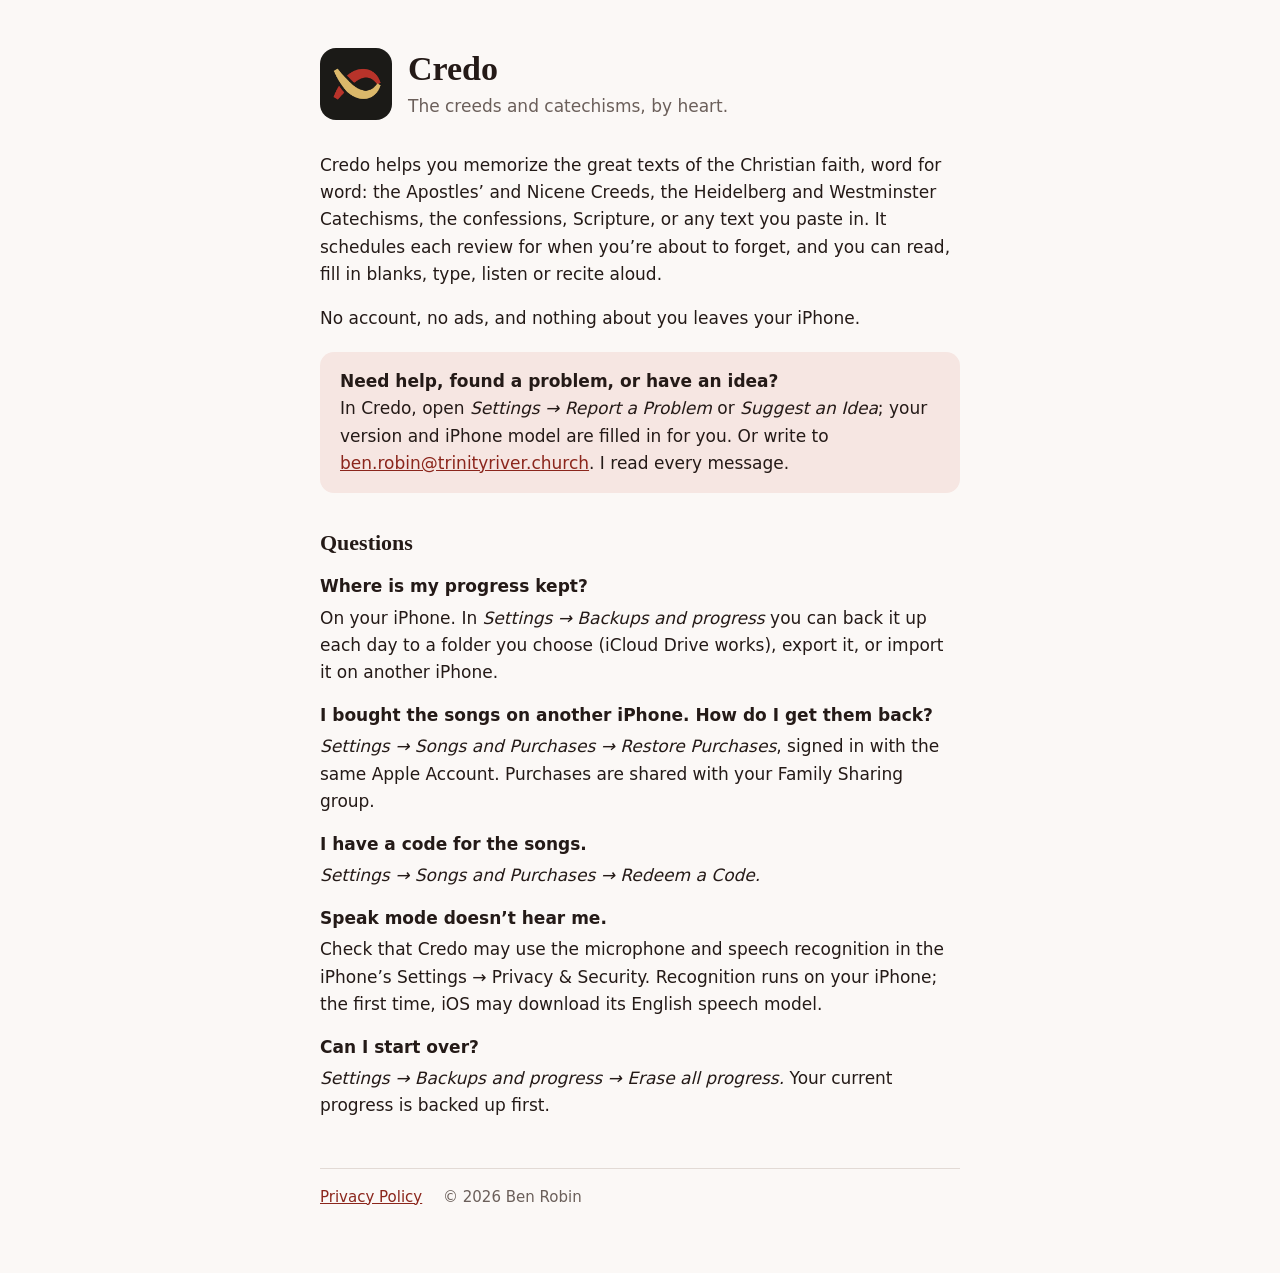
==== index.html @ ef88d507 "Publish the site from credo@57f0eef" ====
<!doctype html>
<html lang="en">
<head>
  <meta charset="utf-8">
  <meta name="viewport" content="width=device-width, initial-scale=1">
  <title>Credo: Support</title>
  <meta name="description" content="Credo helps you memorize the creeds, confessions and catechisms of the Christian faith, word for word, with spaced repetition.">
  <link rel="stylesheet" href="style.css">
  <link rel="icon" href="icon.png">
</head>
<body>
<main>
  <header>
    <img src="icon.png" alt="">
    <div>
      <h1>Credo</h1>
      <p class="tagline">The creeds and catechisms, by heart.</p>
    </div>
  </header>

  <p>Credo helps you memorize the great texts of the Christian faith, word for word: the Apostles’ and Nicene Creeds, the Heidelberg and Westminster Catechisms, the confessions, Scripture, or any text you paste in. It schedules each review for when you’re about to forget, and you can read, fill in blanks, type, listen or recite aloud.</p>
  <p>No account, no ads, and nothing about you leaves your iPhone.</p>

  <div class="card">
    <strong>Need help, found a problem, or have an idea?</strong><br>
    In Credo, open <em>Settings → Report a Problem</em> or <em>Suggest an Idea</em>; your version and iPhone model are filled in for you. Or write to <a href="mailto:ben.robin@trinityriver.church?subject=Credo">ben.robin@trinityriver.church</a>. I read every message.
  </div>

  <h2>Questions</h2>
  <dl>
    <dt>Where is my progress kept?</dt>
    <dd>On your iPhone. In <em>Settings → Backups and progress</em> you can back it up each day to a folder you choose (iCloud Drive works), export it, or import it on another iPhone.</dd>
    <dt>I bought the songs on another iPhone. How do I get them back?</dt>
    <dd><em>Settings → Songs and Purchases → Restore Purchases</em>, signed in with the same Apple Account. Purchases are shared with your Family Sharing group.</dd>
    <dt>I have a code for the songs.</dt>
    <dd><em>Settings → Songs and Purchases → Redeem a Code.</em></dd>
    <dt>Speak mode doesn’t hear me.</dt>
    <dd>Check that Credo may use the microphone and speech recognition in the iPhone’s Settings → Privacy &amp; Security. Recognition runs on your iPhone; the first time, iOS may download its English speech model.</dd>
    <dt>Can I start over?</dt>
    <dd><em>Settings → Backups and progress → Erase all progress.</em> Your current progress is backed up first.</dd>
  </dl>

  <nav>
    <a href="privacy/">Privacy Policy</a>
    <span>© 2026 Ben Robin</span>
  </nav>
</main>
</body>
</html>
---- style.css ----
/* Credo's site: the app's palette (App/Credo/Model/Theme.swift), light and dark. */
:root {
  --paper: #fbf8f6; --ink: #241a17; --muted: #6b5f5a; --line: #e2dad5; --accent: #8b261c; --soft: #f6e6e2;
}
@media (prefers-color-scheme: dark) {
  :root { --paper: #17110f; --ink: #f1e9e5; --muted: #a8988f; --line: #352826; --accent: #e08a74; --soft: #3a201c; }
}
* { box-sizing: border-box; }
body {
  margin: 0; background: var(--paper); color: var(--ink);
  font: 17px/1.6 -apple-system, BlinkMacSystemFont, "Segoe UI", system-ui, sans-serif;
}
main { max-width: 680px; margin: 0 auto; padding: 48px 20px 64px; }
header { display: flex; align-items: center; gap: 16px; margin-bottom: 32px; }
header img { width: 72px; height: 72px; border-radius: 16px; }
h1, h2 { font-family: "New York", "Iowan Old Style", Georgia, serif; font-weight: 600; line-height: 1.25; }
h1 { font-size: 34px; margin: 0; }
h2 { font-size: 22px; margin: 36px 0 8px; }
.tagline { color: var(--muted); margin: 2px 0 0; }
a { color: var(--accent); }
.card { background: var(--soft); border-radius: 14px; padding: 16px 20px; margin: 20px 0; }
nav { margin-top: 48px; padding-top: 16px; border-top: 1px solid var(--line); color: var(--muted); font-size: 15px; }
nav a { margin-right: 16px; }
dt { font-weight: 600; margin-top: 16px; }
dd { margin: 4px 0 0; }
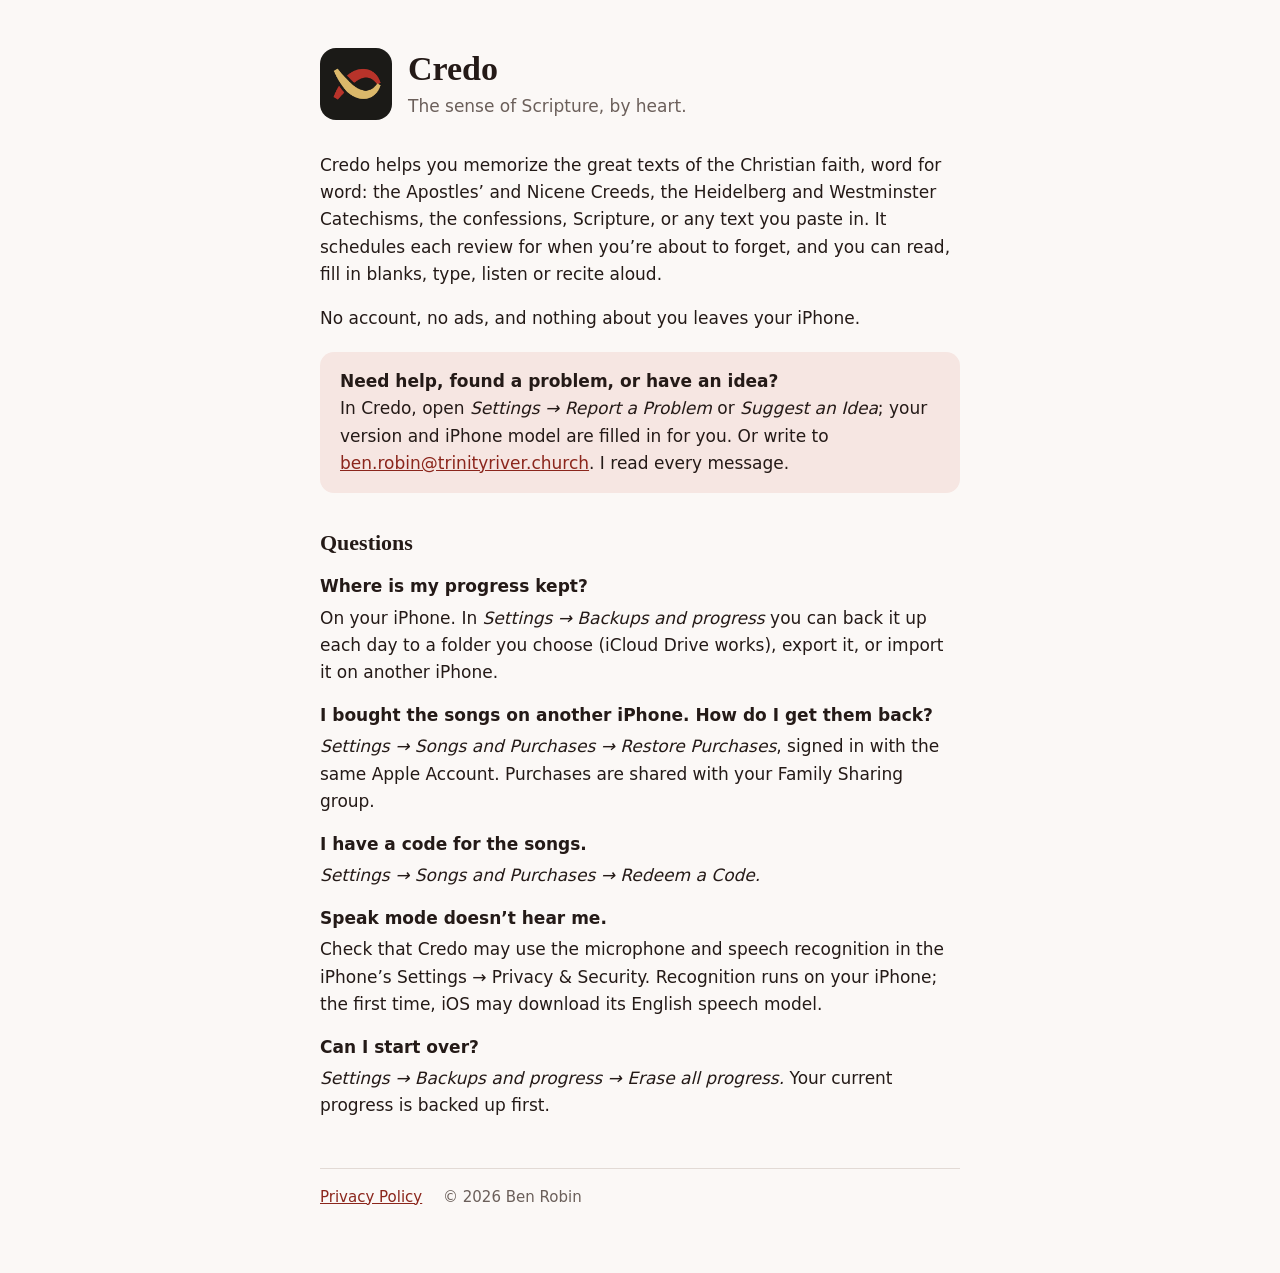
==== commit 92d6bc63: "Publish the site from credo@b79bb5b" ====
--- a/index.html
+++ b/index.html
@@ -14,7 +14,7 @@
     <img src="icon.png" alt="">
     <div>
       <h1>Credo</h1>
-      <p class="tagline">The creeds and catechisms, by heart.</p>
+      <p class="tagline">The sense of Scripture, by heart.</p>
     </div>
   </header>
 
